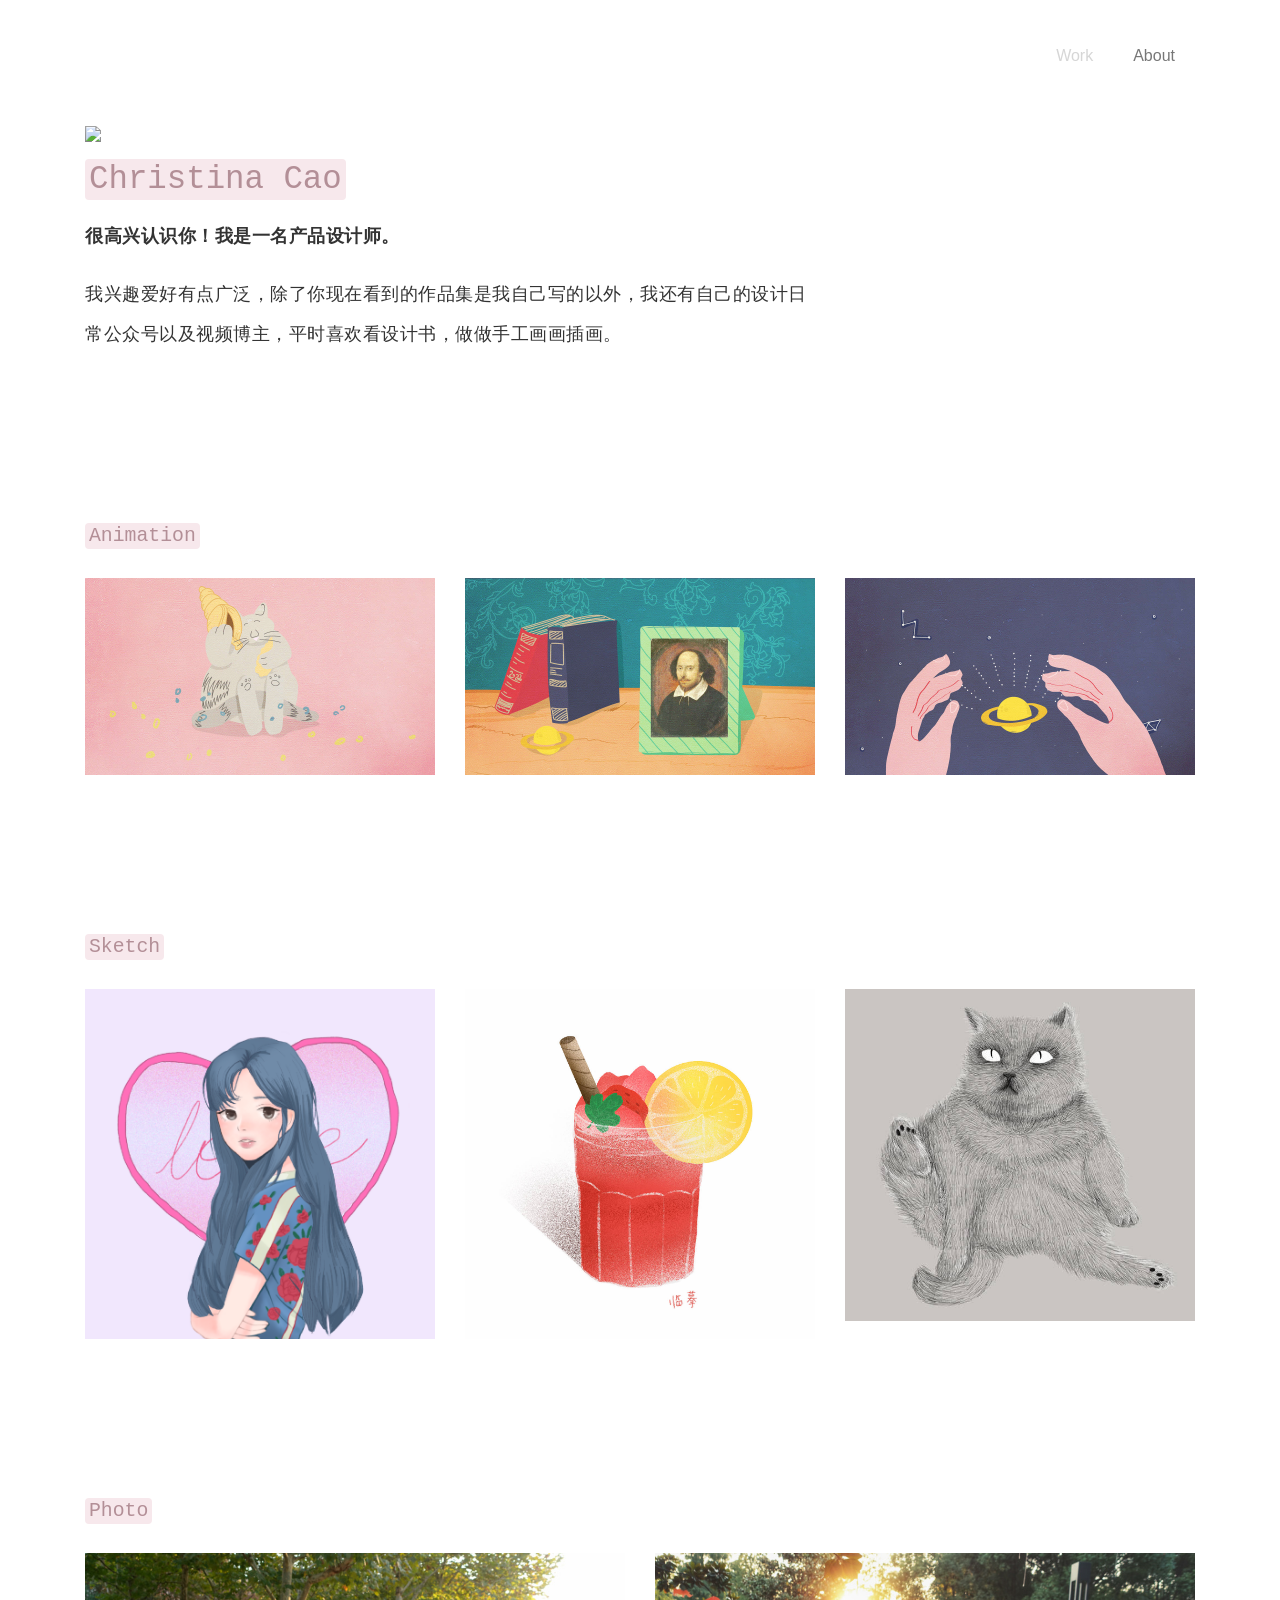
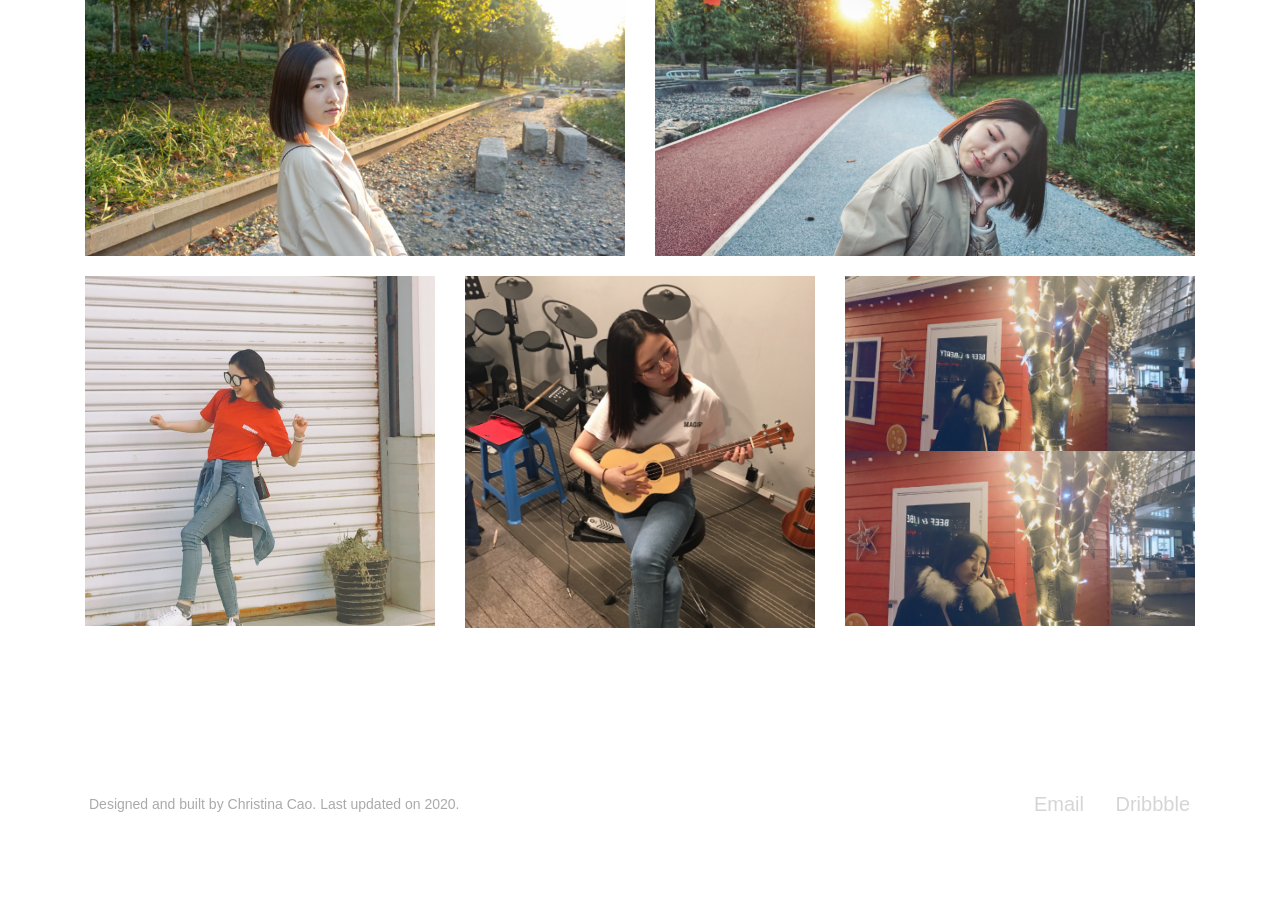
==== about.html @ 7fe9e90c "3" ====
<html>
<head>
	<meta charset="utf-8"> 
	<meta name="viewport" content="width=device-width, initial-scale=1, shrink-to-fit=no">
	<link rel="stylesheet" href="css/bootstrap.min.css"> 
	<link rel="stylesheet" href="css/welcome.css"> 
	<link rel="stylesheet" type="text/css" href="css/detail.css">
	<link rel="stylesheet" type="text/css" href="css/animate.css">
  <script src="js/jquery.min.js"></script>
  <script src="js/bootstrap.min.js"></script>
  <link rel="stylesheet" href="https://cdnjs.cloudflare.com/ajax/libs/animate.css/3.7.0/animate.min.css">
  <title>About | Christina Cao</title>
</head>
<body>


<div class="top">
	<div class="container">
		<nav class="navbar navbar-default" role="navigation">
			<div class="container-fluid"> 
				<div class="navbar-header">
					<button type="button" class="navbar-toggle" data-toggle="collapse"
				data-target="#example-navbar-collapse">
						<span class="sr-only">切换导航</span>
						<span class="icon-bar"></span>
						<span class="icon-bar"></span>
						<span class="icon-bar"></span>
					</button>
					<div class="logo-sloga">
						<a class="navbar-brand" href="#">
			<!-- <a href="index.html"><img src="img/logo.png"></a> -->
							<!-- Cho Moon -->
						</a>
					</div>

				</div>
				<div class="collapse navbar-collapse pull-right" id="example-navbar-collapse">
					<ul class="nav navbar-nav">
						<li><a href="index.html" style="color:#CCCCCC">Work</a></li>
						<li><a href="#" class="active" style="color:#565656">About</a></li>
						<!-- <li><a href="news.html" style="color: #979797" target="blank">News</a></li> -->
						
						<!-- <li><a href="https://dosthcool.cn/profile/UIUX_chomoon.pdf" target="blank">Resume</a></li> -->
						</li>
						
					</ul>
				</div>
			</div>
		</nav>
	</div>
</div>

<div class="gallery animated slideInUp" style="margin-top: 40px">
<div class="container">
	<div class="rows col-md-12 col-xs-12 text-center">
		<img src="https://pic.downk.cc/item/5effdd8214195aa5945a3f34.png" class="img-responsive">
	</div>
</div>
</div>

<!-- intro -->
<div class="intro animated slideInUp">
	<div class="container">
		<div class="rows col-md-8 col-xs-12">
			<h1><code>Christina Cao</code></h1>
			<p><b>
				很高兴认识你！我是一名产品设计师。
			</b></p>
			<p>
				我兴趣爱好有点广泛，除了你现在看到的作品集是我自己写的以外，我还有自己的设计日常公众号以及视频博主，平时喜欢看设计书，做做手工画画插画。
			</p>
		</div>
	</div>
</div>

<!-- Animation -->
<div class="gallery animated fadeInUp" style="margin-top: 160px">
<div class="container">
	<div class="rows col-md-12 col-xs-12">
		<h3><code>Animation</code></h3>
	</div>
	<div class="photo rows col-md-4 col-sm-4 col-xs-12">
		<a href="https://v.youku.com/v_show/id_XMjk3NzQ5NDQ1Ng==.html?spm=a2hzp.8244740.0.0" target="blank" title="观看Flash链接"><img src="img/art/cat.jpg" class="img-responsive"></a>
	</div>
	<div class="photo rows col-md-4 col-sm-4 col-xs-12">
		<a href="https://v.youku.com/v_show/id_XMjk3NzQ5NDQ1Ng==.html?spm=a2hzp.8244740.0.0" target="blank" title="观看Flash链接"><img src="img/art/book.jpg" class="img-responsive"></a>
	</div>
	<div class="photo rows col-md-4 col-sm-4 col-xs-12">
		<a href="https://v.youku.com/v_show/id_XMjk3NzQ5NDQ1Ng==.html?spm=a2hzp.8244740.0.0" target="blank" title="观看Flash链接"><img src="img/art/sky.jpg" class="img-responsive"></a>
	</div>
</div>
</div>

<!-- 作品 -->

<div class="gallery animated fadeInUp" style="margin-top: 160px">
<div class="container">
	<div class="rows col-md-12 col-xs-12">
		<h3><code>Sketch</code></h3>
	</div>
	<div class="photo rows col-md-4 col-sm-4 col-xs-12">
		<img src="img/art/girl.png" class="img-responsive">
	</div>
	<div class="photo rows col-md-4 col-sm-4 col-xs-12">
		<img src="img/art/ill-juice.jpg" class="img-responsive">
	</div>
	<div class="photo rows col-md-4 col-sm-4 col-xs-12">
		<img src="img/art/paint-cat.jpg" class="img-responsive">
	</div>

</div>
</div>

<!-- 照片 -->
<div class="gallery animated slideInUp" style="margin-top: 160px">
<div class="container">
	<div class="rows col-md-12 col-xs-12 text-left">
		<h3><code>Photo</code></h3>
	</div>
	<!-- ？ -->
	<div class="photo rows col-md-6 col-xs-12">
		<img src="photo/1/2.JPG" class="img-responsive">
	</div>
	<div class="photo rows col-md-6 col-xs-12">
		<img src="photo/1/1.JPG" class="img-responsive">

	</div>
	<div class="photo rows col-md-4 col-sm-4 col-xs-12">
		
		<img src="photo/1/7.JPG" class="img-responsive">
	</div>
	<div class="photo rows col-md-4 col-sm-4 col-xs-12">
		<img src="photo/1/9.JPG" class="img-responsive">
	</div>
	<div class="photo rows col-md-4 col-sm-4 col-xs-12">
		<img src="photo/1/5.JPG" class="img-responsive">
		
	</div>
	

</div>
</div>



<!-- footer -->


<div class="footer" style="margin-top: 80px">
	<div class="container">
		<div class="rows col-md-6 col-sm-4 col-xs-12"><small>Designed and built by Christina Cao. Last updated on 2020.</small></div>
		<div class="rows col-md-6 col-sm-8 col-xs-12 text-right">
			<ul class="list-inline">
				<li>
					<a style="color: #979797" href="mailto:chomoon@qq.com" >Email</a>
				</li>
				<li>
					<a style="color: #979797" href="https://dribbble.com/chomoon" target="blank">Dribbble</a>
				</li>
				<!-- <li>
					<a style="color: #979797" href="https://www.instagram.com/chomoon_93" target="blank">Instagram</a>
				</li> -->
				
				<!-- <li>
					<a style="color: #979797" href="https://www.behance.net/cherrycaow6e69" target="blank">Behance</a>
				</li> -->

				<!-- <li>
					<a style="color: #979797" href="https://github.com/dosthcool" target="blank">Github</a>
				</li> -->

			</ul></div>
	</div>
</div>


</body>
</html>
---- css/welcome.css ----
/*links*/
.body{
	color: #565656;
}

#menu{
	position:fixed;
	right: 40px; 
	bottom: 40px;
	z-index: 999;
}
#menu a{
	background-color: #666;
}



#menu .totop img:hover{
	opacity: 0.6;
}

.MenuList .affix{
	top: 40px;
}

.MenuList{
	margin-top: 40px;
}

.totop{
	color:#5c5c5c;
	font-size: 16px;
	margin-top: 80px;
}

code{
	background-color: #F7E8EC;
	color:#B38F97;
	margin: 16px 0px;
}

.intro code:hover{
	background-color: #FFF5F8;
}

.top a:hover{
	opacity: 0.4;
}

.top .active{
	color:#565656;
	/*border-bottom: 4px solid #F7C6D1;*/
}

.top .active a{
	/*border-bottom: 2px solid #F7C6D1;*/
}

.pageheader p{
	margin-top: 0px;
}

.project .piece{
	text-decoration: none;
	/*opacity: 0.4;*/
	border-left:0px solid #F7C6D1;
	transition:border-left 0.5s;
	-webkit-transition:border-left 0.5s; /* Safari */
}

.project .piece:hover{
	text-decoration:none;
  	color:#565656;
  	border-left: 12px solid #F7C6D1;
  	padding-left: 12px;
  	opacity: 1;
}
.project a > p{
	text-decoration: none;
	/*opacity: 0.4;*/
	color:#565656;
	font-weight: 500;
	font-size: 24px;
	
}

.project a{
	text-decoration: none;
}



.WorkInfo li{
	font-size: 11px;
	color:#959695;
	line-height: 16px;
}

section a{
	text-decoration: none;
	color:#565656;
	border-bottom: 5px solid #F7C6D1;
}

section a:hover{
	opacity: 0.8;
}

section p{
	line-height: 20px;
}


.project span > small{
	margin-right:12px;
	font-size: 14px;
}

/*.project p:hover{
	opacity: 1;
  	text-decoration:none;
  	color:#565656;
  	border-left: 8px solid #F7C6D1;
  	padding-left: 12px;
}*/


.footer a{
	opacity: 0.4;
}
.footer a:hover{
	opacity: 0.8;
	border-bottom: 5px solid #F7C6D1;
}
.Say a:hover{
	color: #F2709C;
}
.workfooter a{
	opacity: 0.4;
	color: #eee;
}
.workfooter a:hover{
	opacity: 1;
}
.top .navbar-default .navbar-nav li a{
	color: #565656;
	font-size: 16PX;
}

.nav>li>a{
	line-height: 20px;
	margin: auto;
	padding: 10px 20px;
/*	height: 33%;*/

}
.gotolink a:hover{
	margin-left: 10px; 
	color: #FF95AC;
}
.morework a{
	text-decoration: none;
	color: #aaa;
	/*font-weight: bold;*/
}



.intro a{
	text-decoration: none;
	color: #565656;
	opacity: 0.5;
	font-weight: 500;

}

.intro a:hover{
	opacity: 1;
	border-bottom: 5px solid #F7C6D1;
}


/*nav bar*/
.navbar-default .navbar-nav>.active>a, .navbar-default .navbar-nav>.active>a:focus, .navbar-default .navbar-nav>.active>a:hover{
	background-color: #fff;
}

.navbar{
	background-color: #fff;
	color:#BBB;
	opacity: 0.8;
}

.navbar > .active{
	opacity: 1;
}



.top{
	margin: 36px 0px 16px 0px;
	float: top;
}

.top .container-fluid{
	padding: 0;
	background-color: #fff;
/*	border-style: none; */
}
.top .navbar-header{
	padding: 0;
	background-color: #fff;
/*	border: 0px;*/
}
.top .navbar-default{
	border: 0px;
	margin: 0px;
	padding: 0px;
	border: 0px;
}


.top span{
	width: 100%;
	margin: auto;
}


h1{
	font-size: 36px;
	color: #565656;
	font-weight: 500;
	
}
h2{
	font-size: 32px;
	/*margin-bottom: 18px;*/
	margin-top: 80px;
}
h3{
	font-size: 22px;
	line-height: 24px;
	margin-top: 0px;
}
h4{
	font-size: 20px;
	/*margin-top: 20px;*/
}
h5{
	font-size: 18px;
	/*color: #aaa;*/
	font-weight: 200px;
	
}

h6{
	font-size: 14px;
	/*color: #3C3C3C;*/
	margin-top: 24px;
/*	font-family: sans-serif;*/
	font-weight: 100px;
}

p{
	font-size: 16px;
	line-height: 32px;
	/*color: #565656;*/
	letter-spacing: 0.5px;
	/*margin: 24px 0px;*/
}
small{
	color: #aaa;
	margin-left: 4px;
	font-size: 14px;
	font-family: sans-serif;
	line-height: 32px;
}

.Say big{
	color: #FFCB59;
}

big{
	font-size: 24px;
	line-height: 36px;
	font-weight: 4px;
	margin-right: 4px;
}



.top li{
	max-width: 728px;
	line-height: 72px;
}



.intro p{
	font-size: 18px;
	line-height: 40px;
	padding-top: 8px;
}
/*.exprience{
	padding: 40px 0px;
}*/
.project{
	margin-top: 100px;
}

.card{
	margin-top: 40px;
	opacity: 0.7;
}


.card:hover{
	opacity: 1;
}

.card-inside{
	padding: 40px;
	position: relative;
	border: 1px solid #EEEEEE;
	border-radius: 6px;
	height: 600px;
	font-weight: 600px;
}


.card-inside span{
	font-size: 16px;
	color:#959695;
}

.card-inside code{
	margin-top: 16px;
}

.card-name{
	display: none;
	position: absolute;
	width: 100%;
	height: 54%;
	color: #565656;
	font-size: 16px;
}


.hover-content{
	display: none;
	position: absolute;
	width: 100%;
	height: 100%;
	opacity: 0.9;
	border-radius: 16px;
}

.card:hover .hover-content{
	display: block;
}
.card:hover .card-name{
	display: block;
}


.gotolink{
	margin: 16px 0px;
}

.img-rounded{
	border-radius: 20px;
}

/*.skill{
	background-color: #F9F9FF;
	padding: 40px 0px;
	margin: 40px 0px;
}*/

.footer{
	margin-top: 40px;
	padding: 80px 0px;
	font-size: 20px;
	color: #979797;
	/*background-color: #F8F9FB;*/

}
.footer li{
	line-height: 32px;
	margin-left: 16px;

}

.footer li a{
	text-decoration: none;
	/*color: #aaa;*/

}

.workfooter{
	margin: 120px 0px;
	font-size: 24px;
	line-height: 24px;
}
.workfooter li{
	margin-right: 32px;
	margin-top: 24px;
}
.workfooter li a{
	text-decoration: none;
	color: #565656;
}
.workfooter .active{
	color: #565656;
	opacity: 1;
}


.morework{
	margin-top: 40px;
}


#example-navbar-collapse{
	border: 0px;
}

/*h1 特效*/

/*@keyframes typing {
	from{
	width:0;
	}
}

@keyframes blink-caret {
	50% {
	border-color:transparent;
	}
}

.intro h1 {
	font:bold 32px;
	border-right:.1em solid;
	width:16.5em;
	
		 width:230px;
	
		 margin:2em 0em;
	white-space:nowrap;
	overflow:hidden;
	animation:typing 3s steps(30,end),
	blink-caret .5s step-end infinite alternate;
	
}
*/
.illustration .center{
	/*position: absolute;
	left: 0;
	right: 0;
	top: 0;
	bottom: 0;*/
}

.photo img{
	padding-top: 20px;
}
---- css/detail.css ----
.illustration p{
	font-size: 14px;
	color:#bbb;
}

.illustration .ill{
	margin-top: 20px; 
}
.illcard{
	border-radius: 4px;
	border: 0px solid #F7E8EC;
	padding: 4px;
}

.illcard:hover{
	border-radius: 4px;
	border: 2px solid #F7E8EC;
	padding: 4px;
}

.illustration .iconfont {
  font-family: "iconfont" !important;
  font-size: 48px;
  color: pink;
  font-style: normal;
  -webkit-font-smoothing: antialiased;
  -moz-osx-font-smoothing: grayscale;
}

.illustration #myCarousel li{
	color: #565656;
}

.illustration .active li{
	background-color: #fff;
}

.illustration .icon-icon_arrow_left{
	position: absolute;
	top: 50%;
	z-index: 5;
	display: inline-block;
	background-image: -webkit-gradient(linear,left top,right top,from(rgba(0,0,0,0)),to(rgba(0,0,0,0)));
}

.illustration .icon-icon_arrow_right{
	position: absolute;
	top: 50%;
	z-index: 5;
	display: inline-block;
	background-image: -webkit-gradient(linear,left top,right top,from(rgba(0,0,0,0)),to(rgba(0,0,0,0)));
}

.illustration .carousel-control.left{
	background-image:none;
	text-shadow:none;
}
.illustration .carousel-control.right{
	background-image:none;
	text-shadow:none;
}
/*.illustration .carousel-control{
	position: absolute;
	top: 50%;
	z-index: 5;
	display: inline-block;
	
}*/

.pageheader{
	margin-bottom: 40px;
}

.WorkInfo, .UserStory{
	margin: 40px 0px;
}

.WorkInfo li{
	line-height: 28px;
	font-size: 14px;
}

.Usercard{
	border-radius: 16px;
}
.Say{
	/*padding: 40px;*/
	margin-bottom: 60px;
	/*margin-top: 200px;*/
	font-size: 16px;
	color: #565656;
	line-height: 32px;
}
.Say2{
	/*padding: 40px;*/
	margin-top: 100px;
	/*margin-top: 200px;*/
	font-size: 16px;
	color: #565656;
	line-height: 32px;
}
.illustration{
	margin-bottom: 120px;
}
.illustration a{
	text-decoration: none;
	color: #FF95AC;
}
.screen img{
	box-shadow: 4px 4px 20px 4px rgba(0, 0, 0, 0.1);
	margin-bottom: 32px;
}
.screen{
	margin-bottom: 0px;
}
.Say .screen .detail{
	padding-bottom: 40px;
}

.Say a{
	text-decoration: none;
	color: #FF95AC;
}
.Say .hhhh{
	padding: 80px;
}

.saylink{
	color: #fff;
	padding: 0px 0px;

}

.saylink ul{
	margin: 0 auto;
	display: inline-block;
}

.saylink li{
	font-size: 16px;
	/*border-right: 1px solid #DDE2EA;*/
}

.saylink ul a{
	margin:0;
	padding: 24px 48px;
	color:#565656;
	/*font-weight: bold;*/
	text-decoration: none;
	display: block;
}

.saylink a:visited{
	opacity: 1;
	border-radius: 0;
	/*color: #42537D;*/
}
.saylink a:hover{
	opacity: 0.6;
	border-radius: 0;
	/*color: #42537D;*/
}

.sticky{
	position: -webkit-sticky;
  	position: sticky;
  	top: 0;
  	z-index:100;
}

.word{
	
}

.WordInside img{
	margin: 24px 24px 8px;
	background-color: #FFF;
	box-shadow: 4px 4px 20px 4px rgba(0, 0, 0, 0.1);
}
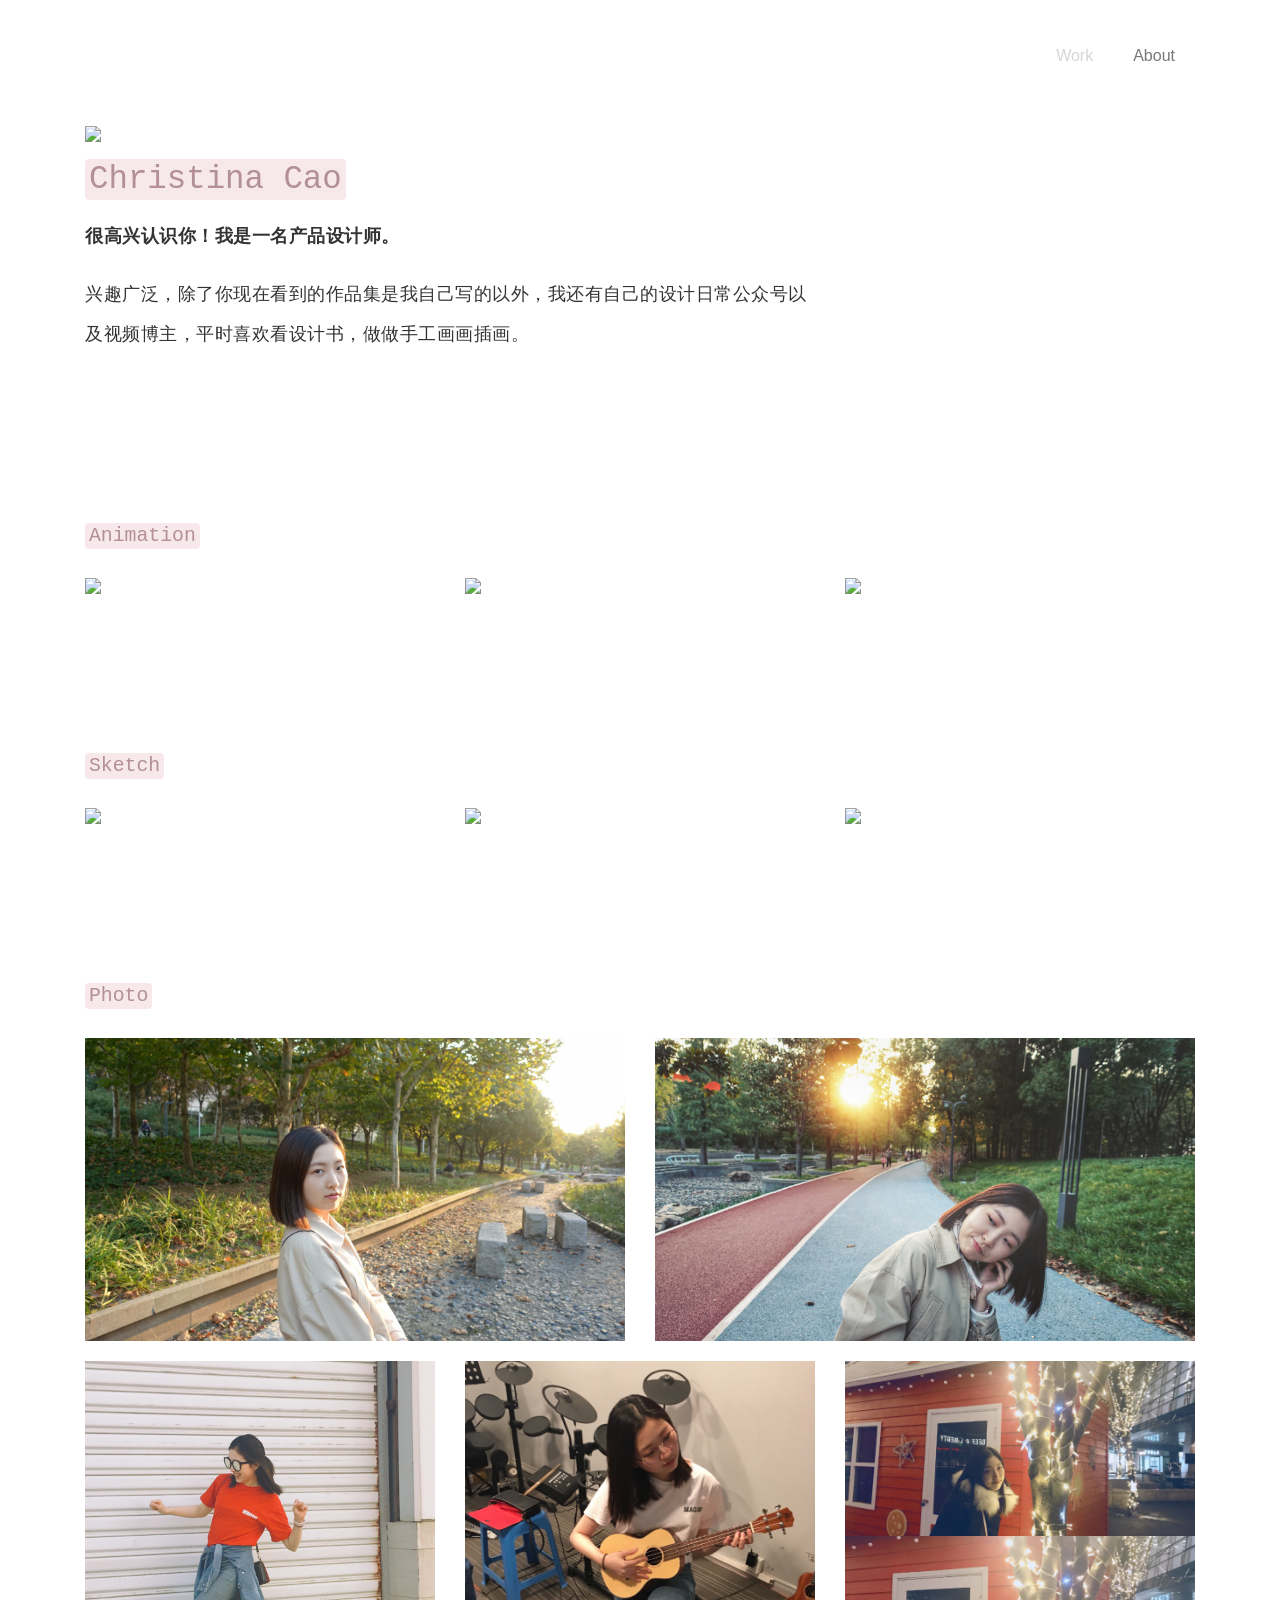
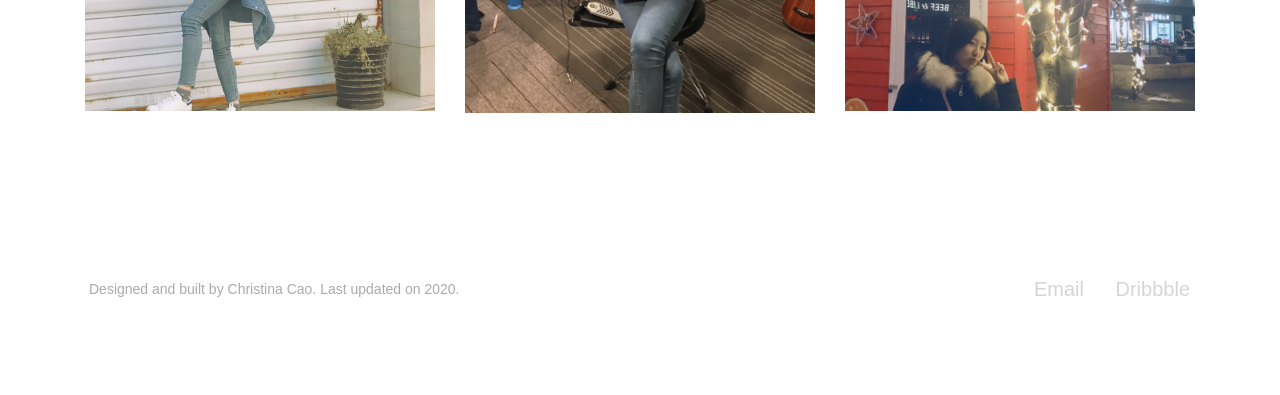
==== commit a8498b7b: "7" ====
--- a/about.html
+++ b/about.html
@@ -67,7 +67,7 @@
 				很高兴认识你！我是一名产品设计师。
 			</b></p>
 			<p>
-				我兴趣爱好有点广泛，除了你现在看到的作品集是我自己写的以外，我还有自己的设计日常公众号以及视频博主，平时喜欢看设计书，做做手工画画插画。
+				兴趣广泛，除了你现在看到的作品集是我自己写的以外，我还有自己的设计日常公众号以及视频博主，平时喜欢看设计书，做做手工画画插画。
 			</p>
 		</div>
 	</div>
@@ -80,13 +80,13 @@
 		<h3><code>Animation</code></h3>
 	</div>
 	<div class="photo rows col-md-4 col-sm-4 col-xs-12">
-		<a href="https://v.youku.com/v_show/id_XMjk3NzQ5NDQ1Ng==.html?spm=a2hzp.8244740.0.0" target="blank" title="观看Flash链接"><img src="img/art/cat.jpg" class="img-responsive"></a>
+		<a href="https://v.youku.com/v_show/id_XMjk3NzQ5NDQ1Ng==.html?spm=a2hzp.8244740.0.0" target="blank" title="观看Flash链接"><img src="https://pic.downk.cc/item/5f00264514195aa59477e8b5.jpg" class="img-responsive"></a>
 	</div>
 	<div class="photo rows col-md-4 col-sm-4 col-xs-12">
-		<a href="https://v.youku.com/v_show/id_XMjk3NzQ5NDQ1Ng==.html?spm=a2hzp.8244740.0.0" target="blank" title="观看Flash链接"><img src="img/art/book.jpg" class="img-responsive"></a>
+		<a href="https://v.youku.com/v_show/id_XMjk3NzQ5NDQ1Ng==.html?spm=a2hzp.8244740.0.0" target="blank" title="观看Flash链接"><img src="https://pic.downk.cc/item/5f00264514195aa59477e8b3.jpg" class="img-responsive"></a>
 	</div>
 	<div class="photo rows col-md-4 col-sm-4 col-xs-12">
-		<a href="https://v.youku.com/v_show/id_XMjk3NzQ5NDQ1Ng==.html?spm=a2hzp.8244740.0.0" target="blank" title="观看Flash链接"><img src="img/art/sky.jpg" class="img-responsive"></a>
+		<a href="https://v.youku.com/v_show/id_XMjk3NzQ5NDQ1Ng==.html?spm=a2hzp.8244740.0.0" target="blank" title="观看Flash链接"><img src="https://pic.downk.cc/item/5f00264514195aa59477e8bc.jpg" class="img-responsive"></a>
 	</div>
 </div>
 </div>
@@ -99,13 +99,13 @@
 		<h3><code>Sketch</code></h3>
 	</div>
 	<div class="photo rows col-md-4 col-sm-4 col-xs-12">
-		<img src="img/art/girl.png" class="img-responsive">
+		<img src="https://pic.downk.cc/item/5f00282314195aa59478cf66.jpg" class="img-responsive">
 	</div>
 	<div class="photo rows col-md-4 col-sm-4 col-xs-12">
-		<img src="img/art/ill-juice.jpg" class="img-responsive">
+		<img src="https://pic.downk.cc/item/5f00282314195aa59478cf62.jpg" class="img-responsive">
 	</div>
 	<div class="photo rows col-md-4 col-sm-4 col-xs-12">
-		<img src="img/art/paint-cat.jpg" class="img-responsive">
+		<img src="https://pic.downk.cc/item/5f00282314195aa59478cf64.jpg" class="img-responsive">
 	</div>
 
 </div>
--- a/css/welcome.css
+++ b/css/welcome.css
@@ -310,7 +310,7 @@
 
 .card{
 	margin-top: 40px;
-	opacity: 0.7;
+	opacity: 0.9;
 }
 
 
@@ -322,7 +322,7 @@
 	padding: 40px;
 	position: relative;
 	border: 1px solid #EEEEEE;
-	border-radius: 6px;
+	border-radius: 16px;
 	height: 600px;
 	font-weight: 600px;
 }
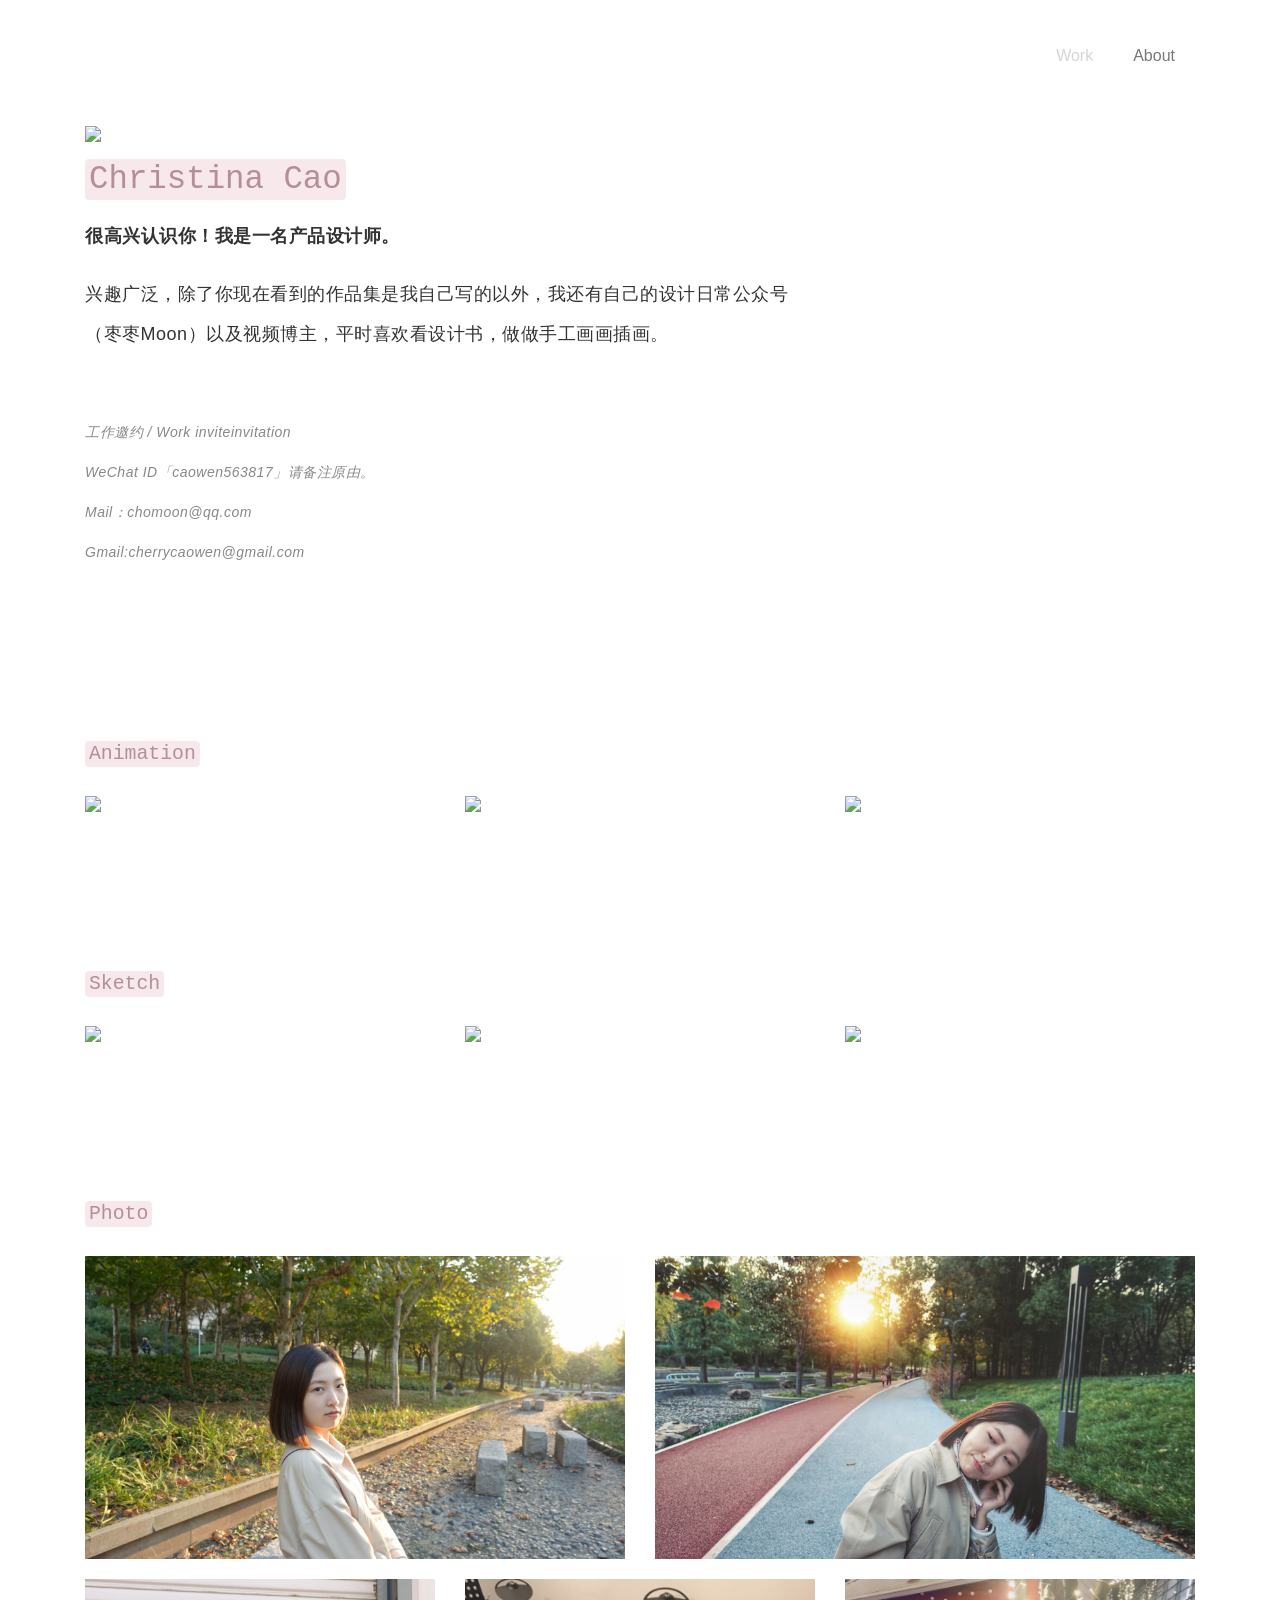
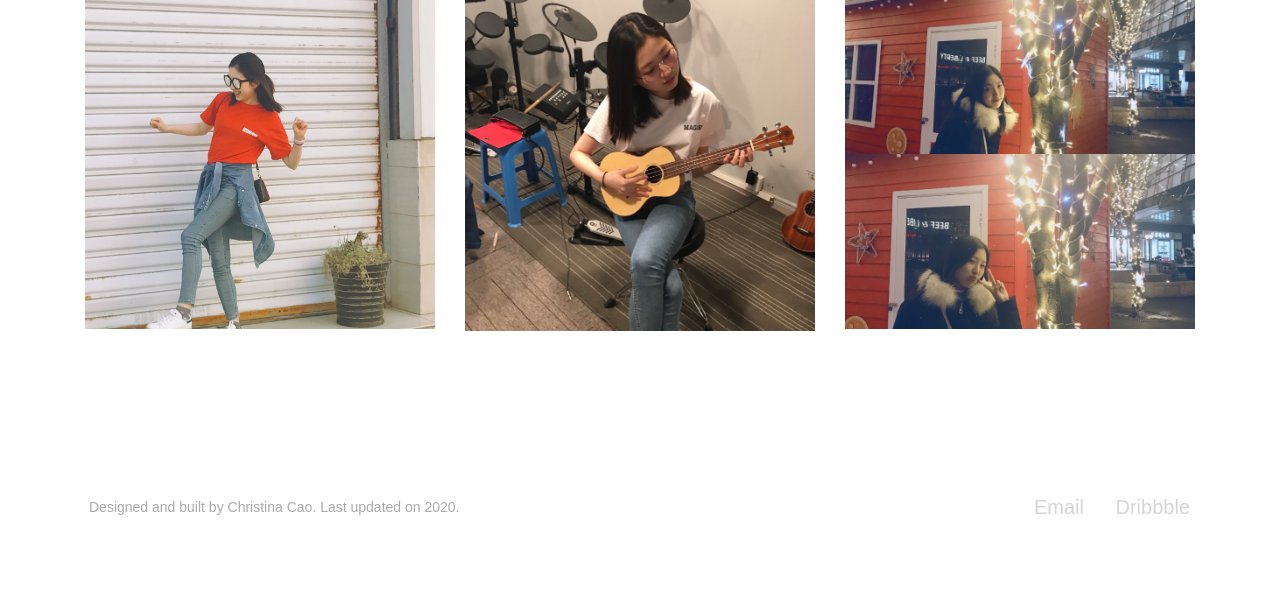
==== commit 479f3da2: "+contact" ====
--- a/about.html
+++ b/about.html
@@ -67,7 +67,15 @@
 				很高兴认识你！我是一名产品设计师。
 			</b></p>
 			<p>
-				兴趣广泛，除了你现在看到的作品集是我自己写的以外，我还有自己的设计日常公众号以及视频博主，平时喜欢看设计书，做做手工画画插画。
+				兴趣广泛，除了你现在看到的作品集是我自己写的以外，我还有自己的设计日常公众号（枣枣Moon）以及视频博主，平时喜欢看设计书，做做手工画画插画。
+			<br>
+			<br>
+			</p>
+			<p style="font-size: 14px;color: #888888;font-style: italic;">
+				工作邀约 / Work inviteinvitation<br>
+				WeChat ID「caowen563817」请备注原由。<br>
+				Mail：chomoon@qq.com<br>
+				Gmail:cherrycaowen@gmail.com
 			</p>
 		</div>
 	</div>
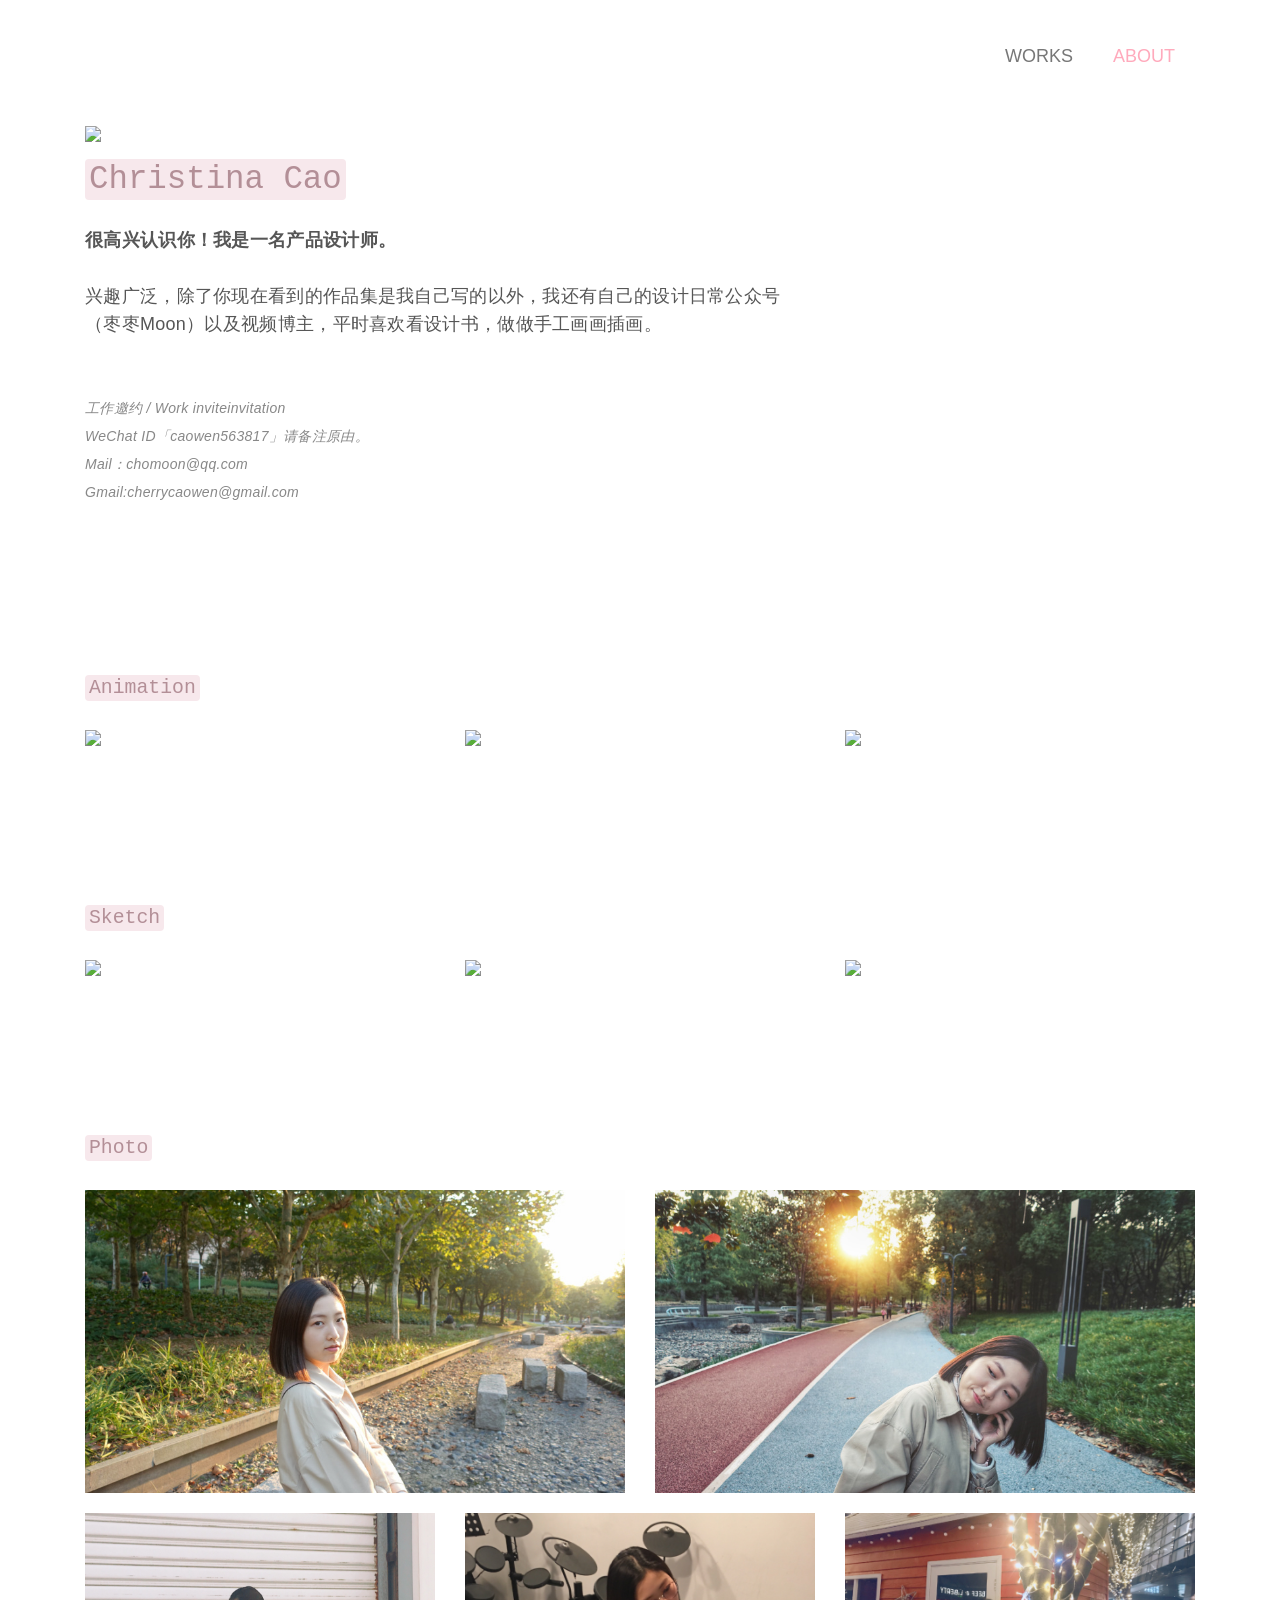
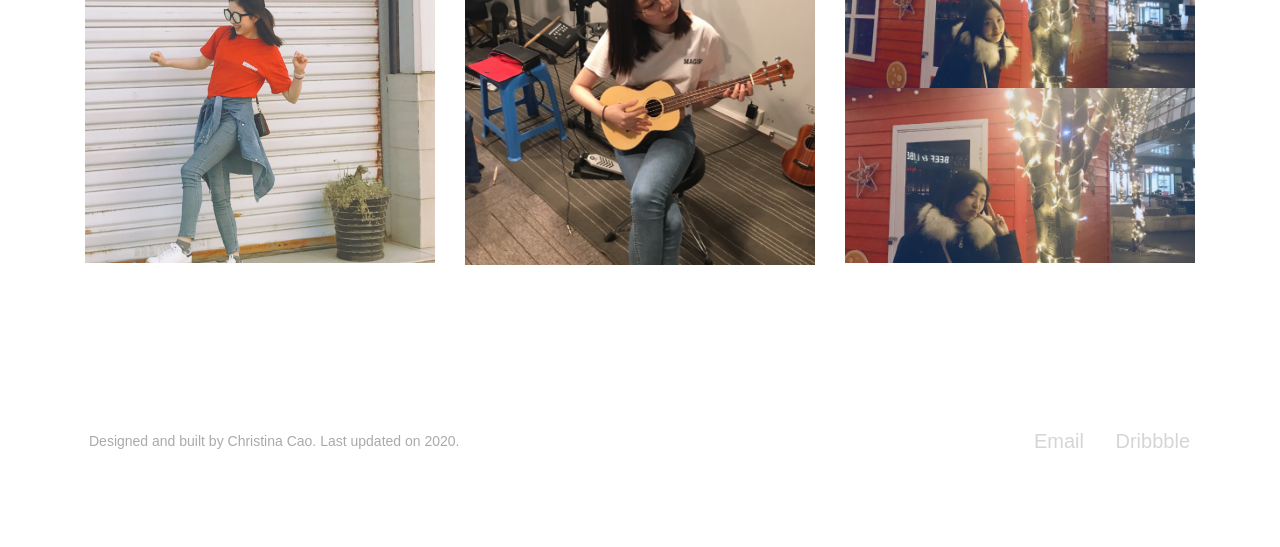
==== commit 9b0ced4c: "20210203" ====
--- a/about.html
+++ b/about.html
@@ -36,8 +36,8 @@
 				</div>
 				<div class="collapse navbar-collapse pull-right" id="example-navbar-collapse">
 					<ul class="nav navbar-nav">
-						<li><a href="index.html" style="color:#CCCCCC">Work</a></li>
-						<li><a href="#" class="active" style="color:#565656">About</a></li>
+						<li><a href="index.html" style="color:#565656">WORKS</a></li>
+						<li><a href="#" class="active" style="color:#FF95AC">ABOUT</a></li>
 						<!-- <li><a href="news.html" style="color: #979797" target="blank">News</a></li> -->
 						
 						<!-- <li><a href="https://dosthcool.cn/profile/UIUX_chomoon.pdf" target="blank">Resume</a></li> -->
--- a/css/welcome.css
+++ b/css/welcome.css
@@ -1,7 +1,19 @@
 /*links*/
 .body{
 	color: #565656;
-}
+	font-family: 'sans-serif';
+}
+
+/*font*/
+
+@font-face {
+    /* font-properties */
+    font-family: 'Roboto';
+    src:url('../fonts/Roboto-Regular.ttf'),  
+    url('../fonts/Roboto-Medium.ttf'),
+    url('加载外部字体文件的文件地址'); /* IE9 */
+}
+
 
 #menu{
 	position:fixed;
@@ -39,9 +51,6 @@
 	margin: 16px 0px;
 }
 
-.intro code:hover{
-	background-color: #FFF5F8;
-}
 
 .top a:hover{
 	opacity: 0.4;
@@ -49,6 +58,7 @@
 
 .top .active{
 	color:#565656;
+	/*font-weight: 560;*/
 	/*border-bottom: 4px solid #F7C6D1;*/
 }
 
@@ -144,7 +154,7 @@
 }
 .top .navbar-default .navbar-nav li a{
 	color: #565656;
-	font-size: 16PX;
+	font-size: 18PX;
 }
 
 .nav>li>a{
@@ -170,13 +180,23 @@
 	text-decoration: none;
 	color: #565656;
 	opacity: 0.5;
-	font-weight: 500;
-
+	/*font-weight: 500;*/
+	/*font-family: 'Roboto';*/
 }
 
 .intro a:hover{
 	opacity: 1;
 	border-bottom: 5px solid #F7C6D1;
+}
+
+.intro code:hover{
+	background-color: #FFF5F8;
+}
+
+.intro p{
+	font-size: 18px;
+	line-height: 28px;
+	padding-top: 18px;
 }
 
 
@@ -196,10 +216,10 @@
 }
 
 
-
 .top{
 	margin: 36px 0px 16px 0px;
 	float: top;
+	/*position: fixed;*/
 }
 
 .top .container-fluid{
@@ -230,6 +250,7 @@
 	font-size: 36px;
 	color: #565656;
 	font-weight: 500;
+	font-family: 'Roboto', sans-serif;
 	
 }
 h2{
@@ -264,10 +285,11 @@
 p{
 	font-size: 16px;
 	line-height: 32px;
-	/*color: #565656;*/
-	letter-spacing: 0.5px;
+	color: #565656;
+	letter-spacing: 0.3px;
 	/*margin: 24px 0px;*/
 }
+
 small{
 	color: #aaa;
 	margin-left: 4px;
@@ -296,14 +318,6 @@
 
 
 
-.intro p{
-	font-size: 18px;
-	line-height: 40px;
-	padding-top: 8px;
-}
-/*.exprience{
-	padding: 40px 0px;
-}*/
 .project{
 	margin-top: 100px;
 }
@@ -329,7 +343,7 @@
 
 
 .card-inside span{
-	font-size: 16px;
+	font-size: 14px;
 	color:#959695;
 }
 
--- a/css/detail.css
+++ b/css/detail.css
@@ -168,8 +168,8 @@
   	z-index:100;
 }
 
-.word{
-	
+p.reflections {
+	color:#FF5783;
 }
 
 .WordInside img{
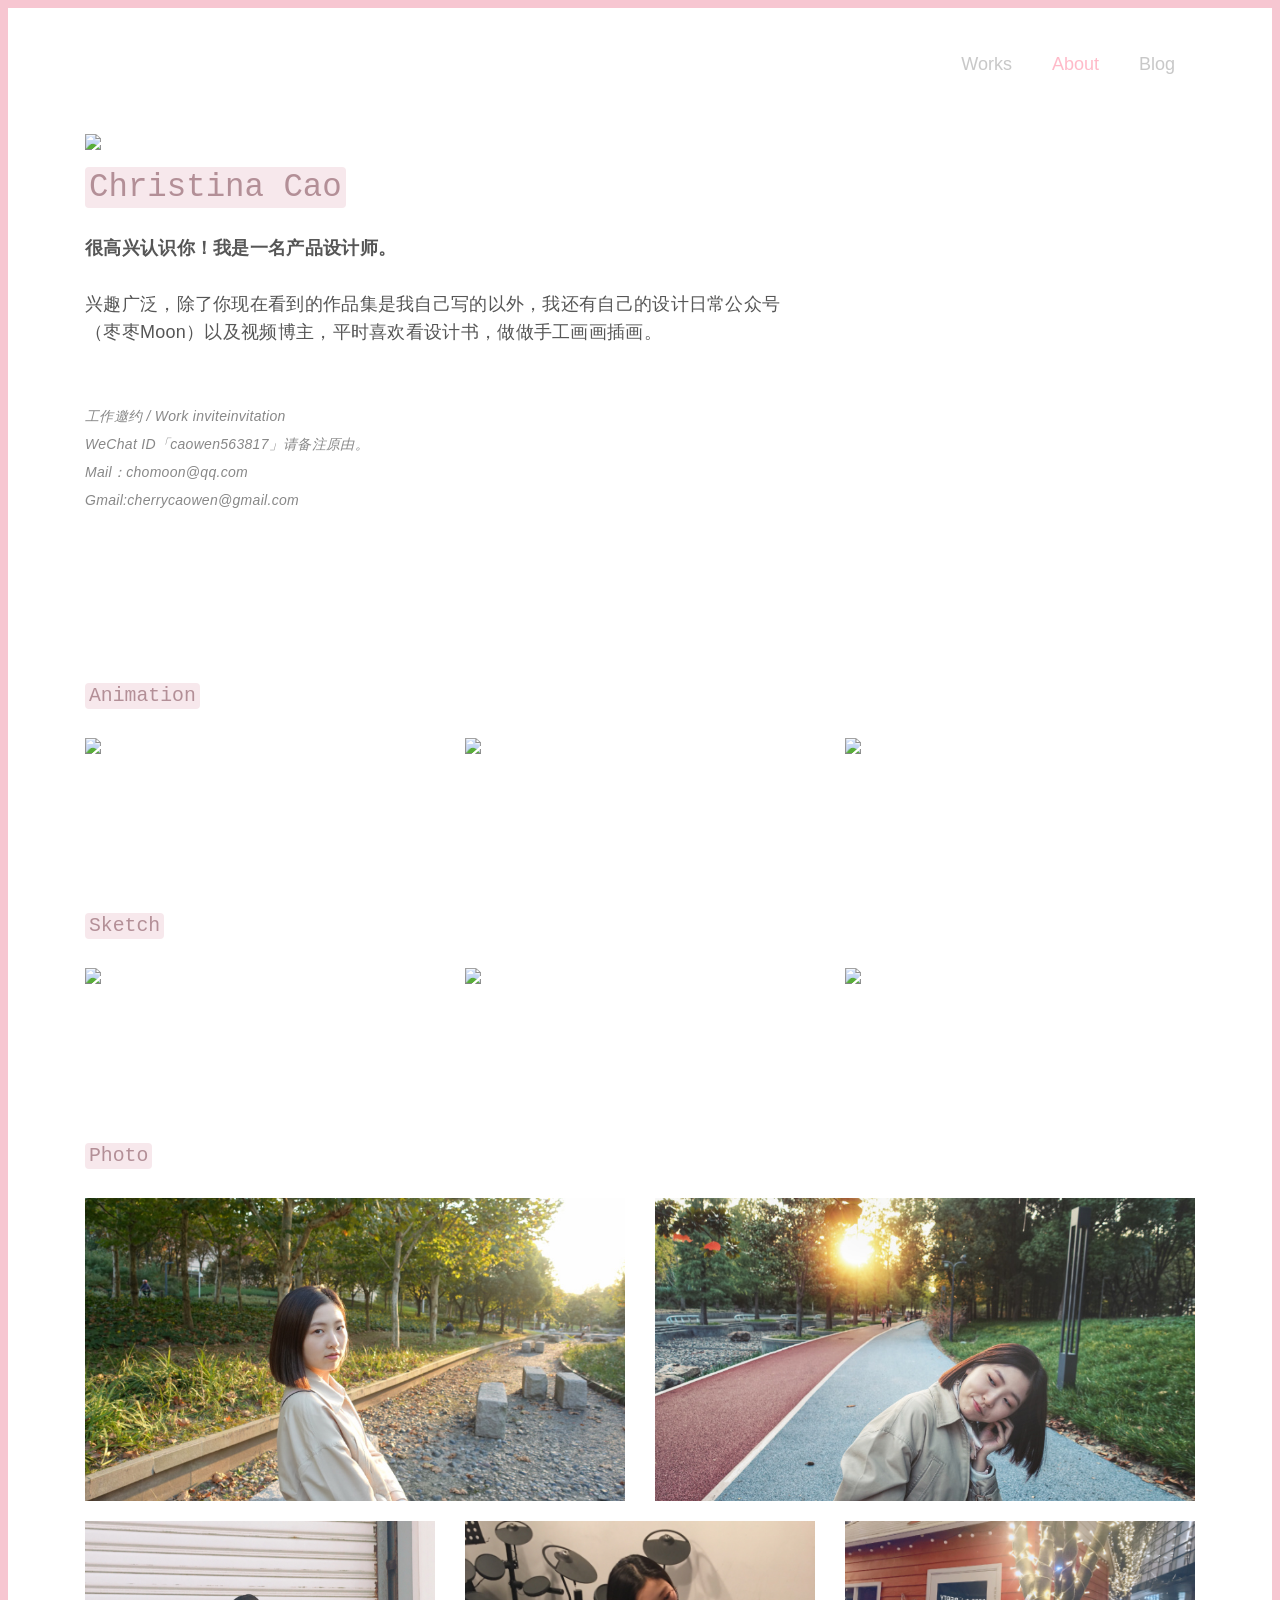
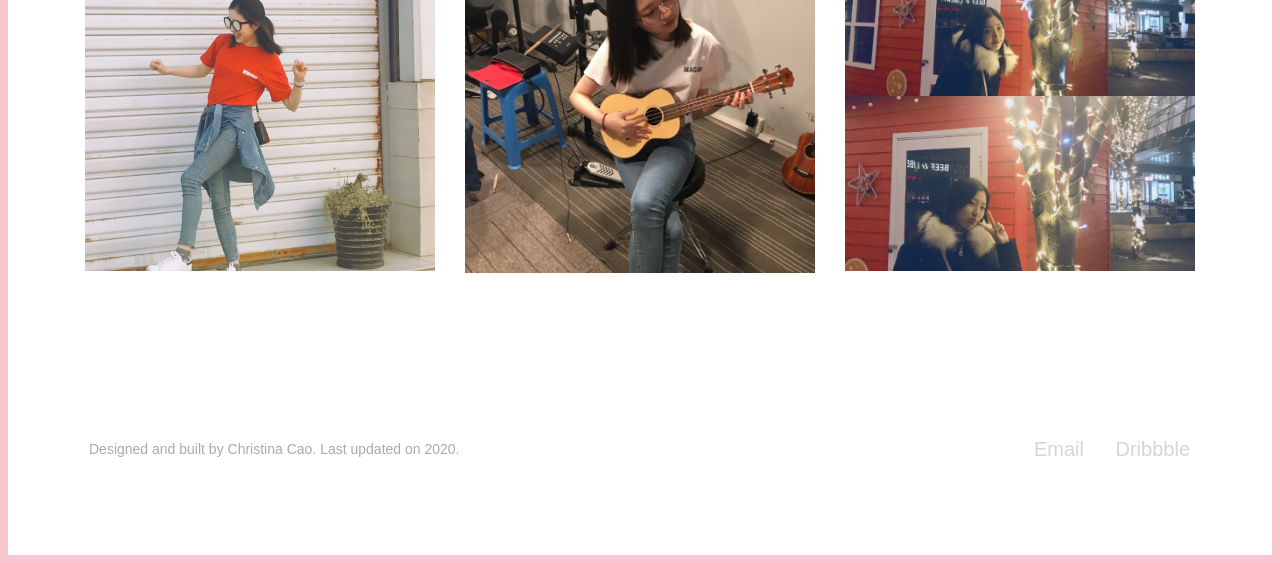
==== commit 02ac5ca9: "post" ====
--- a/about.html
+++ b/about.html
@@ -11,7 +11,7 @@
   <link rel="stylesheet" href="https://cdnjs.cloudflare.com/ajax/libs/animate.css/3.7.0/animate.min.css">
   <title>About | Christina Cao</title>
 </head>
-<body>
+<body style="border: 8px solid #F7C6D1;">
 
 
 <div class="top">
@@ -36,9 +36,9 @@
 				</div>
 				<div class="collapse navbar-collapse pull-right" id="example-navbar-collapse">
 					<ul class="nav navbar-nav">
-						<li><a href="index.html" style="color:#565656">WORKS</a></li>
-						<li><a href="#" class="active" style="color:#FF95AC">ABOUT</a></li>
-						<!-- <li><a href="news.html" style="color: #979797" target="blank">News</a></li> -->
+						<li><a href="index.html" style="color:#565656">Works</a></li>
+						<li><a href="#" class="active" style="color:#FF95AC">About</a></li>
+						<li><a href="blog.html" style="color: #565656" target="blank">Blog</a></li>
 						
 						<!-- <li><a href="https://dosthcool.cn/profile/UIUX_chomoon.pdf" target="blank">Resume</a></li> -->
 						</li>
--- a/css/welcome.css
+++ b/css/welcome.css
@@ -1,17 +1,7 @@
 /*links*/
 .body{
 	color: #565656;
-	font-family: 'sans-serif';
-}
-
-/*font*/
-
-@font-face {
-    /* font-properties */
-    font-family: 'Roboto';
-    src:url('../fonts/Roboto-Regular.ttf'),  
-    url('../fonts/Roboto-Medium.ttf'),
-    url('加载外部字体文件的文件地址'); /* IE9 */
+	font-family: "zh quote", -apple-system, BlinkMacSystemFont, "PingFang SC", "Noto Sans", "Noto Sans CJK SC", "Microsoft YaHei", 微软雅黑, sans-serif, "Segoe UI", Roboto, "Helvetica Neue", Arial, "Apple Color Emoji", "Segoe UI Emoji", "Segoe UI Symbol", "Noto Color Emoji";
 }
 
 
@@ -21,10 +11,11 @@
 	bottom: 40px;
 	z-index: 999;
 }
+
+
 #menu a{
 	background-color: #666;
 }
-
 
 
 #menu .totop img:hover{
@@ -53,17 +44,22 @@
 
 
 .top a:hover{
-	opacity: 0.4;
+	opacity: 1;
 }
 
 .top .active{
-	color:#565656;
+	color:#292929;
+	opacity: 0.8;
 	/*font-weight: 560;*/
 	/*border-bottom: 4px solid #F7C6D1;*/
 }
 
+.top a{
+	opacity: 0.4;
+}
+
 .top .active a{
-	/*border-bottom: 2px solid #F7C6D1;*/
+	opacity: 0.8;
 }
 
 .pageheader p{
@@ -153,8 +149,9 @@
 	opacity: 1;
 }
 .top .navbar-default .navbar-nav li a{
-	color: #565656;
+	color: #979797;
 	font-size: 18PX;
+	font-weight: 450;
 }
 
 .nav>li>a{
@@ -212,7 +209,7 @@
 }
 
 .navbar > .active{
-	opacity: 1;
+	opacity: 0.5;
 }
 
 
@@ -250,7 +247,7 @@
 	font-size: 36px;
 	color: #565656;
 	font-weight: 500;
-	font-family: 'Roboto', sans-serif;
+	/*font-family: 'Roboto', sans-serif;*/
 	
 }
 h2{
@@ -328,8 +325,9 @@
 }
 
 
-.card:hover{
-	opacity: 1;
+.card-inside:hover{
+	box-shadow: 4px 8px 12px #F2F6F9;
+	border: 1px solid #E4E4E4;
 }
 
 .card-inside{
@@ -344,7 +342,7 @@
 
 .card-inside span{
 	font-size: 14px;
-	color:#959695;
+	/*color:#959695;*/
 }
 
 .card-inside code{
@@ -417,14 +415,17 @@
 	font-size: 24px;
 	line-height: 24px;
 }
+
 .workfooter li{
 	margin-right: 32px;
 	margin-top: 24px;
 }
+
 .workfooter li a{
 	text-decoration: none;
 	color: #565656;
 }
+
 .workfooter .active{
 	color: #565656;
 	opacity: 1;
@@ -479,4 +480,14 @@
 
 .photo img{
 	padding-top: 20px;
+}
+
+.subtitle {
+	color:#aaa;
+	font-size: 16px;
+}
+
+.title {
+	font-weight: 450;
+	font-size: 26px;
 }
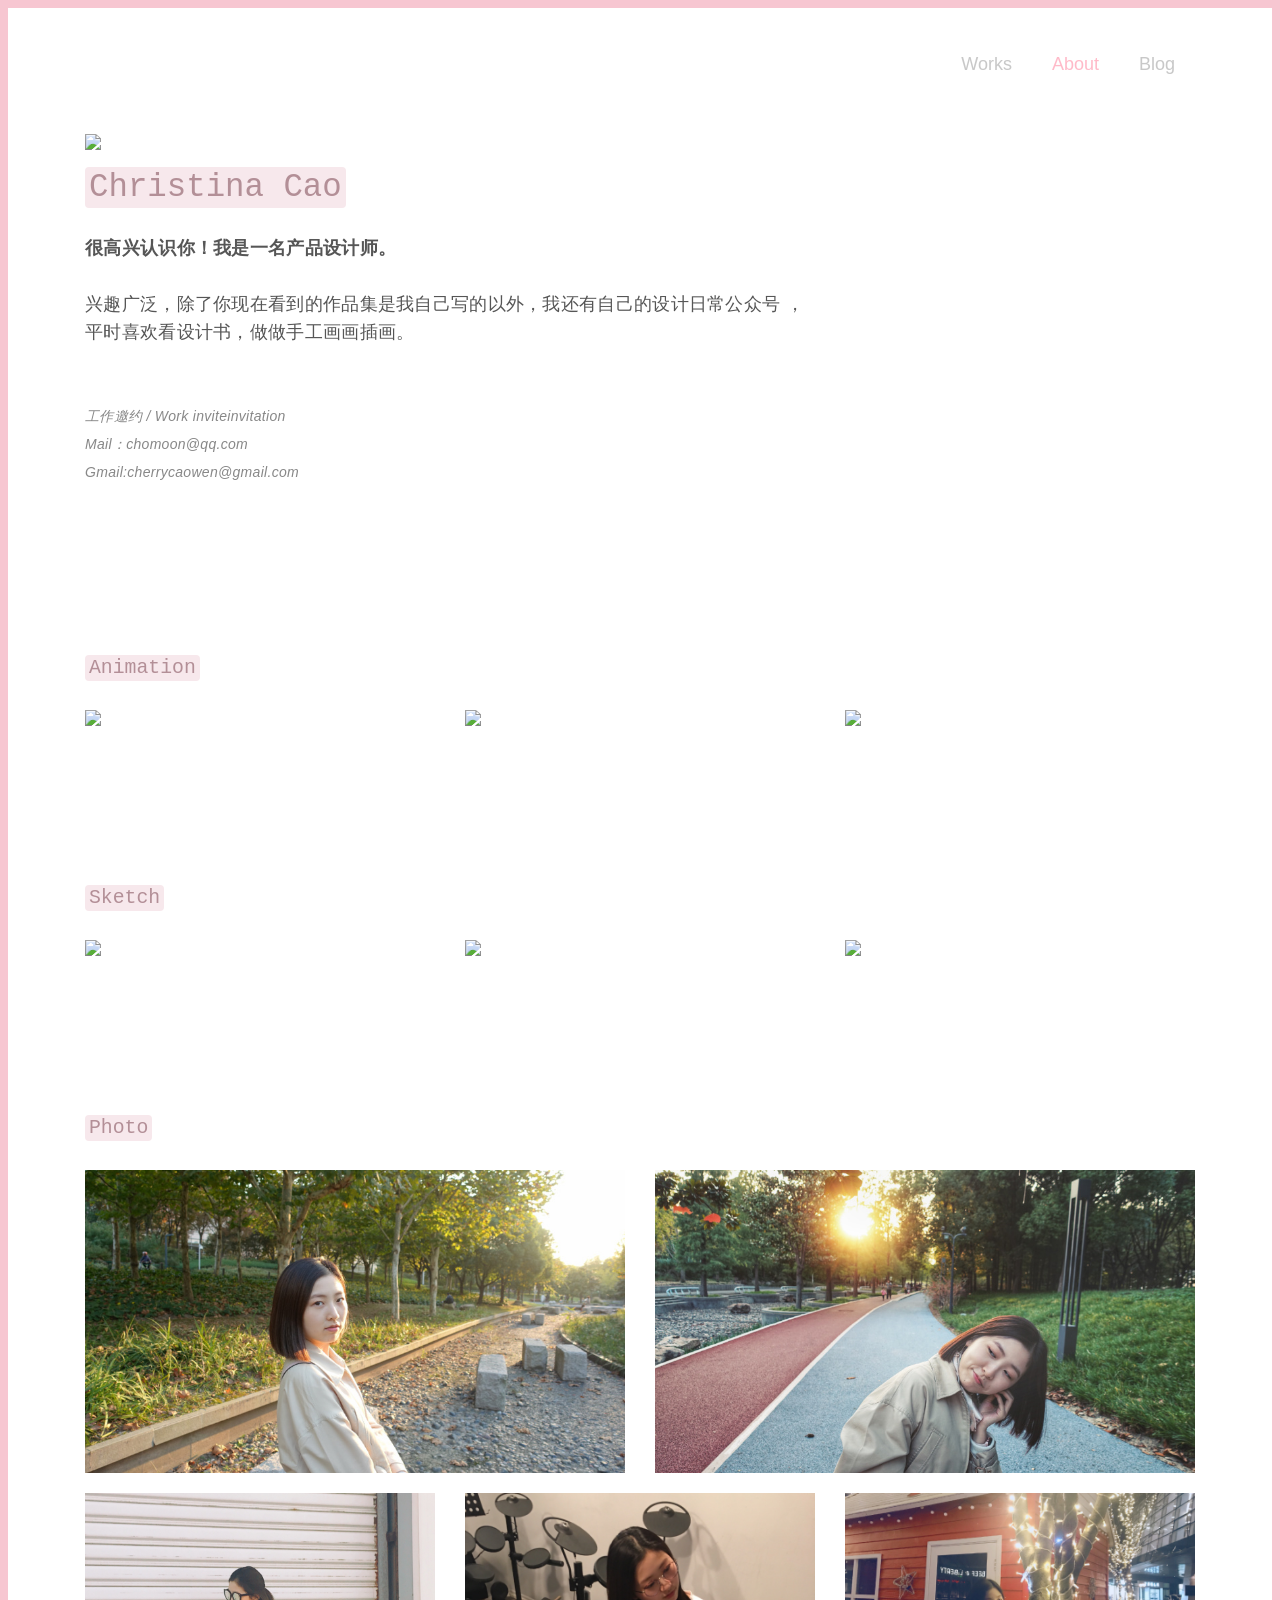
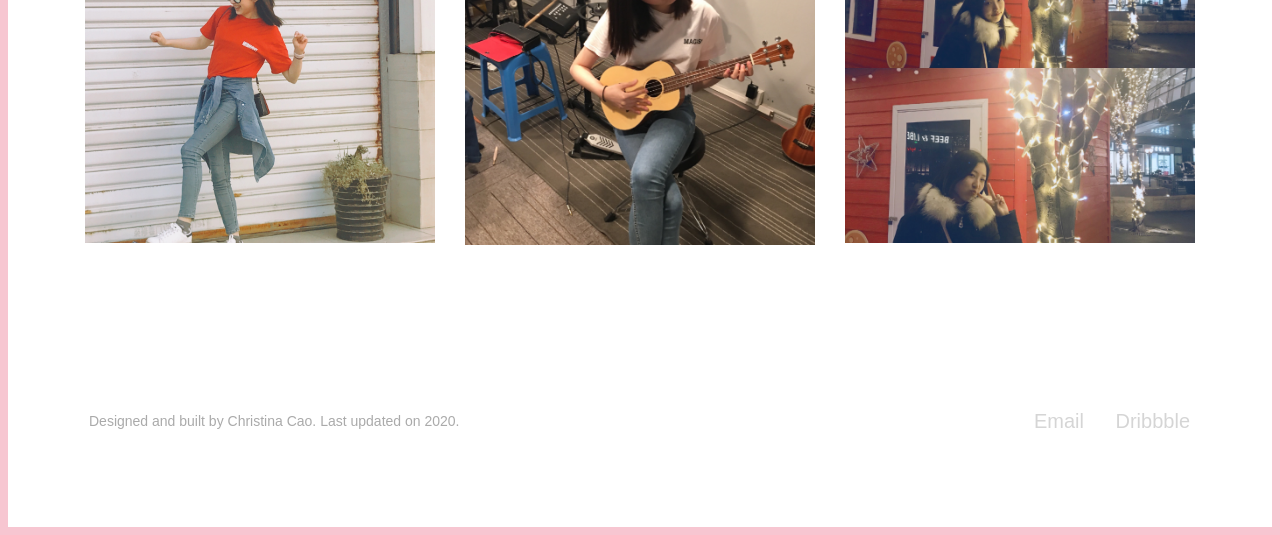
==== commit d592f1c5: "chat" ====
--- a/about.html
+++ b/about.html
@@ -38,7 +38,7 @@
 					<ul class="nav navbar-nav">
 						<li><a href="index.html" style="color:#565656">Works</a></li>
 						<li><a href="#" class="active" style="color:#FF95AC">About</a></li>
-						<li><a href="blog.html" style="color: #565656" target="blank">Blog</a></li>
+						<li><a href="http://blog.dosth.cool" style="color: #565656" target="blank">Blog</a></li>
 						
 						<!-- <li><a href="https://dosthcool.cn/profile/UIUX_chomoon.pdf" target="blank">Resume</a></li> -->
 						</li>
@@ -67,13 +67,13 @@
 				很高兴认识你！我是一名产品设计师。
 			</b></p>
 			<p>
-				兴趣广泛，除了你现在看到的作品集是我自己写的以外，我还有自己的设计日常公众号（枣枣Moon）以及视频博主，平时喜欢看设计书，做做手工画画插画。
+				兴趣广泛，除了你现在看到的作品集是我自己写的以外，我还有自己的设计日常公众号
+				，平时喜欢看设计书，做做手工画画插画。
 			<br>
 			<br>
 			</p>
 			<p style="font-size: 14px;color: #888888;font-style: italic;">
 				工作邀约 / Work inviteinvitation<br>
-				WeChat ID「caowen563817」请备注原由。<br>
 				Mail：chomoon@qq.com<br>
 				Gmail:cherrycaowen@gmail.com
 			</p>
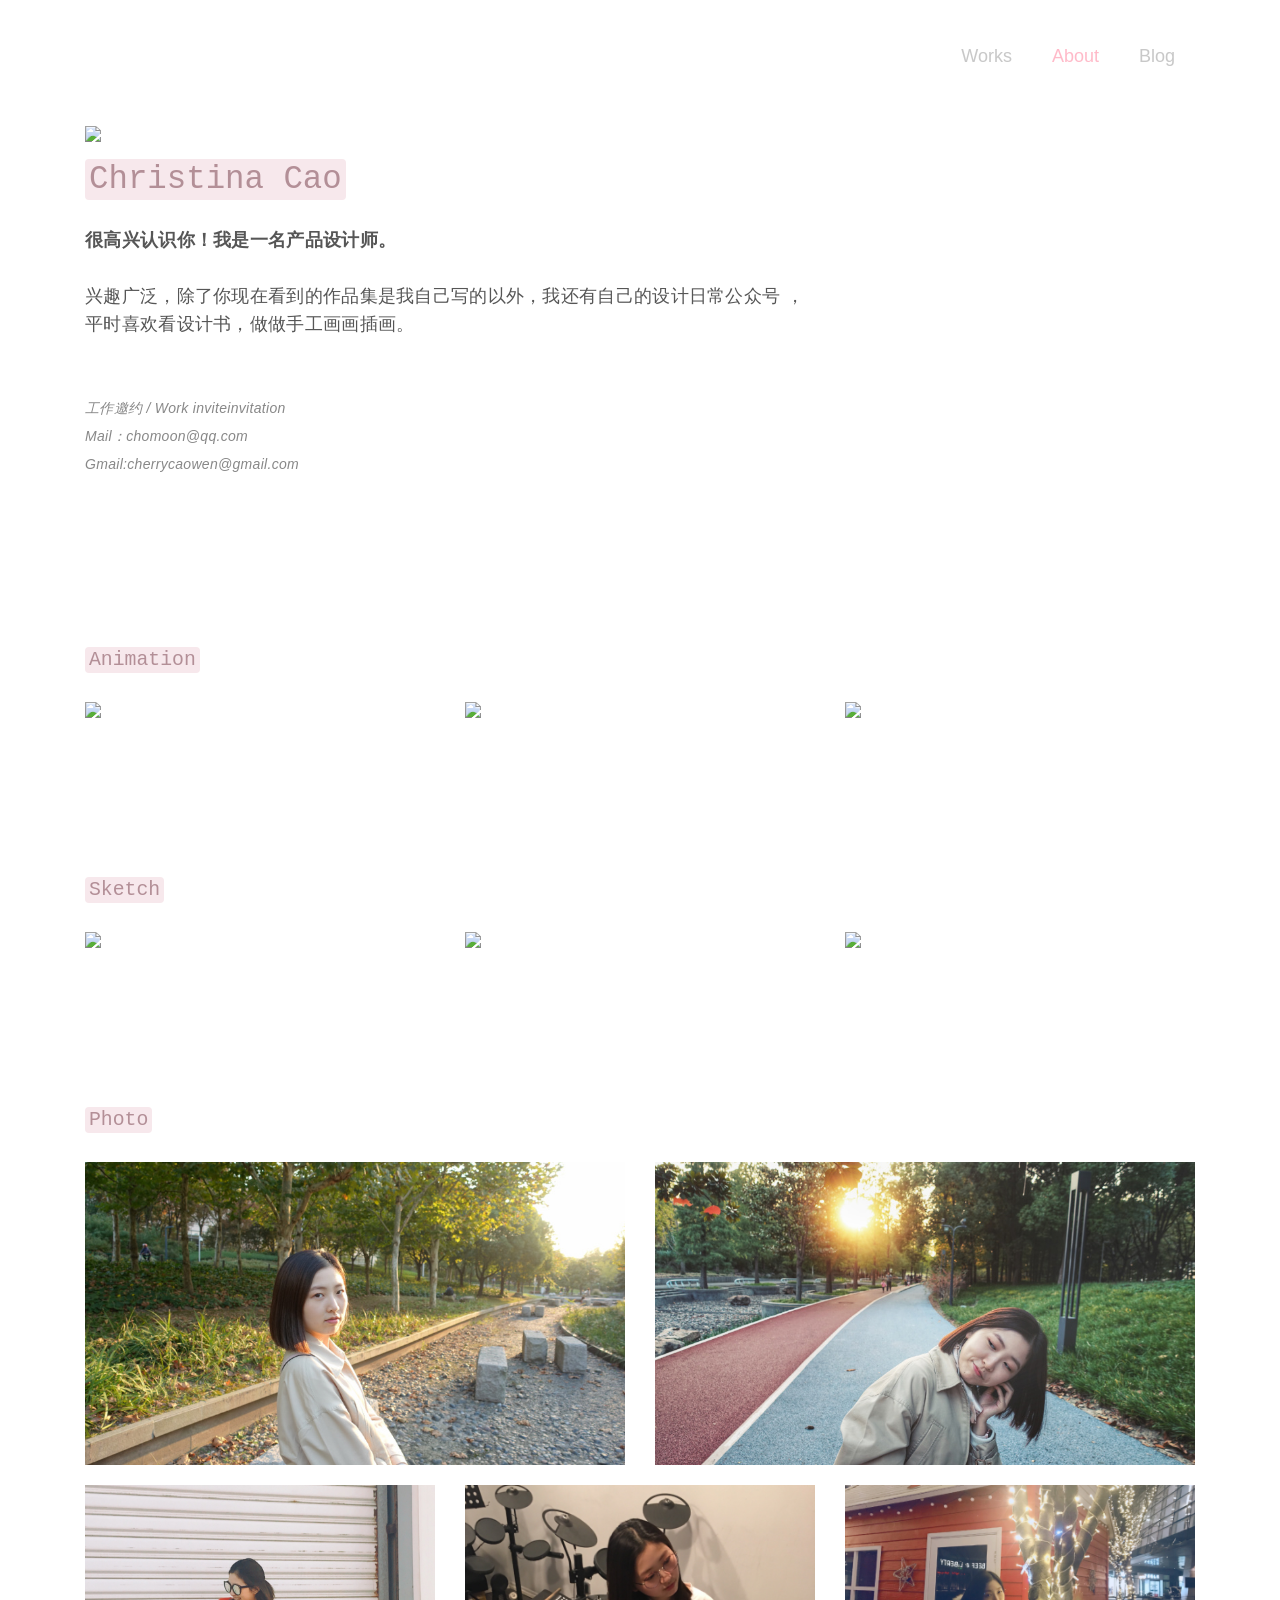
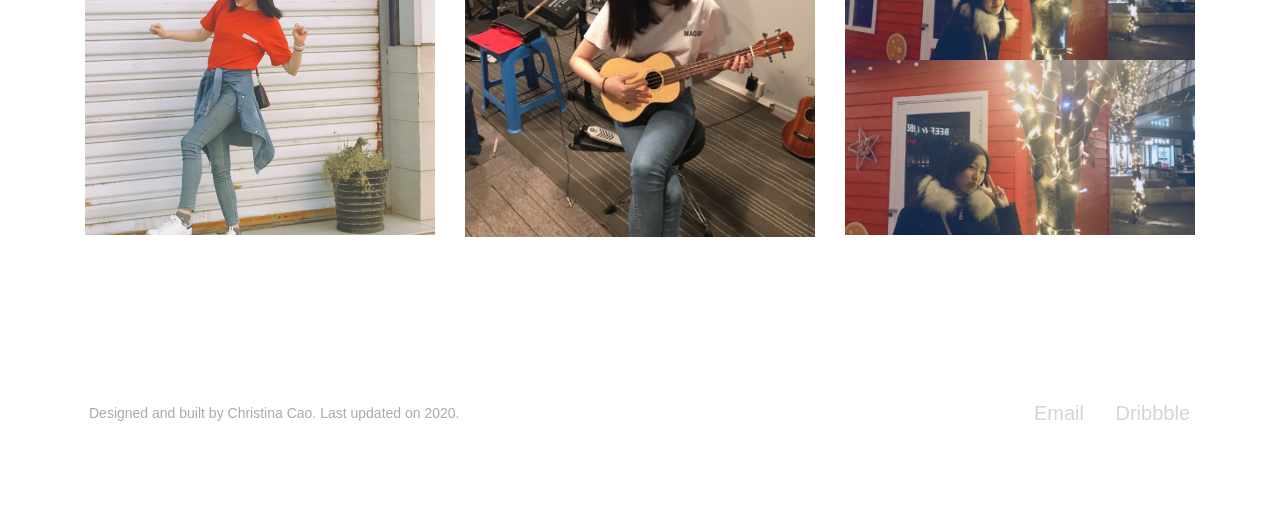
==== commit d51be99e: "Update about.html" ====
--- a/about.html
+++ b/about.html
@@ -11,7 +11,7 @@
   <link rel="stylesheet" href="https://cdnjs.cloudflare.com/ajax/libs/animate.css/3.7.0/animate.min.css">
   <title>About | Christina Cao</title>
 </head>
-<body style="border: 8px solid #F7C6D1;">
+<body>
 
 
 <div class="top">
